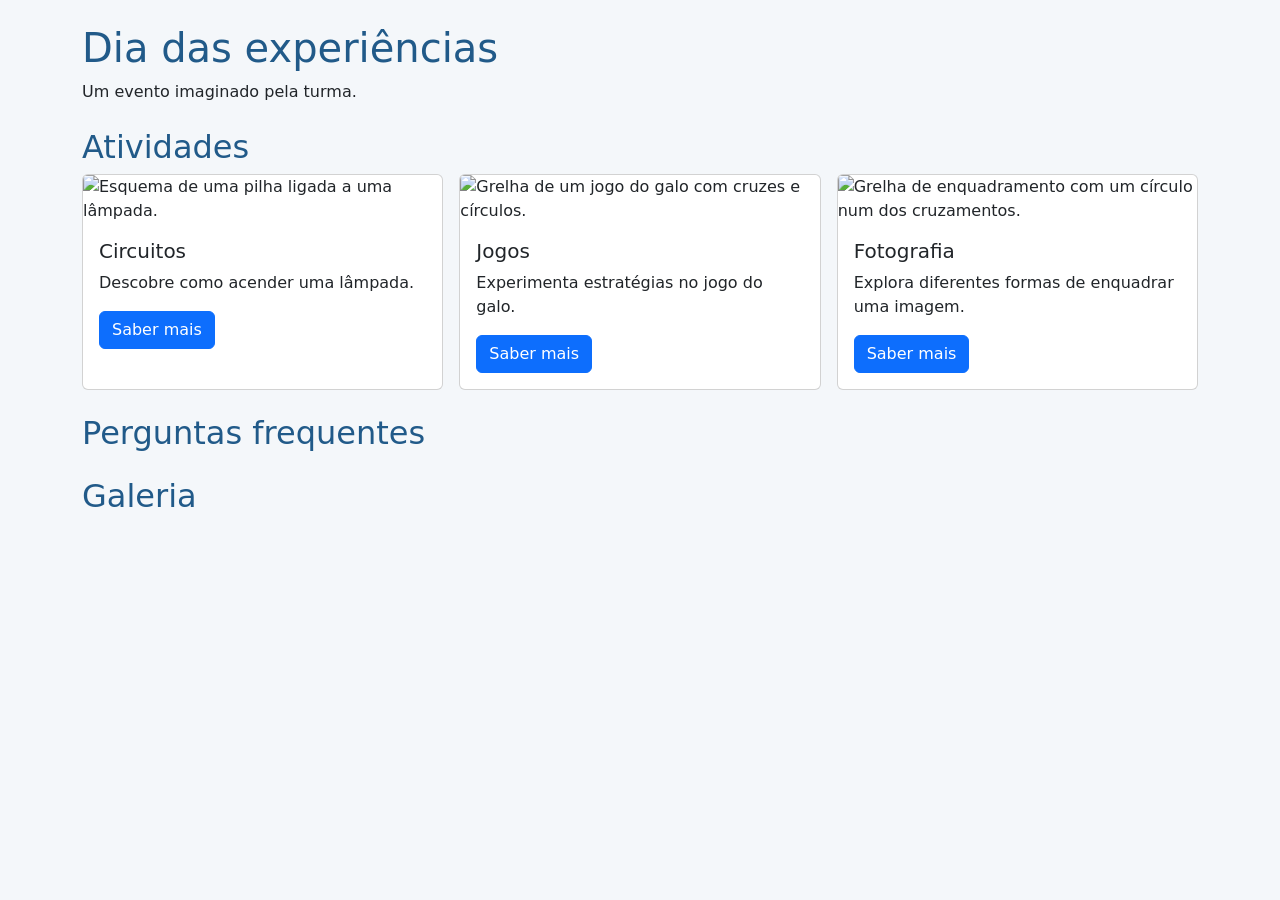
==== evento-escola/index.html @ 581be8df "evento-escola" ====
<!doctype html>
<html lang="pt-PT">
<head>
  <meta charset="utf-8">
  <meta name="viewport" content="width=device-width, initial-scale=1">
  <title>Dia das experiências</title>
<link rel="stylesheet"
  href="https://cdn.jsdelivr.net/npm/bootstrap@5.3.8/dist/css/bootstrap.min.css"
  integrity="sha384-sRIl4kxILFvY47J16cr9ZwB07vP4J8+LH7qKQnuqkuIAvNWLzeN8tE5YBujZqJLB"
  crossorigin="anonymous">
  <link rel="stylesheet" href="estilos.css">
</head>
<body>
<main class="container py-4">
  <header class="mb-4">
    <h1>Dia das experiências</h1>
    <p>Um evento imaginado pela turma.</p>
  </header>
  <section aria-labelledby="tituloAtividades">
    <h2 id="tituloAtividades">Atividades</h2>
    <div class="row g-3">
<div class="col-12 col-md-4">
  <article class="card h-100">
    <img src="imagens/circuito.png" class="card-img-top img-fluid"
         alt="Esquema de uma pilha ligada a uma lâmpada.">
    <div class="card-body">
      <h3 class="card-title h5">Circuitos</h3>
      <p class="card-text">Descobre como acender uma lâmpada.</p>
      <a href="#perguntas" class="btn btn-primary">Saber mais</a>
    </div>
  </article>
</div>
<div class="col-12 col-md-4">
  <article class="card h-100">
    <img src="imagens/jogo.png" class="card-img-top img-fluid"
         alt="Grelha de um jogo do galo com cruzes e círculos.">
    <div class="card-body">
      <h3 class="card-title h5">Jogos</h3>
      <p class="card-text">Experimenta estratégias no jogo do galo.</p>
      <a href="#perguntas" class="btn btn-primary">Saber mais</a>
    </div>
  </article>
</div>
<div class="col-12 col-md-4">
  <article class="card h-100">
    <img src="imagens/enquadramento.png" class="card-img-top img-fluid"
         alt="Grelha de enquadramento com um círculo num dos cruzamentos.">
    <div class="card-body">
      <h3 class="card-title h5">Fotografia</h3>
      <p class="card-text">Explora diferentes formas de enquadrar uma imagem.</p>
      <a href="#perguntas" class="btn btn-primary">Saber mais</a>
    </div>
  </article>
</div>
    </div>
  </section>
  <section id="perguntas" class="mt-4">
    <h2>Perguntas frequentes</h2>
    <!-- O accordion entra aqui na atividade 2. -->
  </section>
  <section id="galeria" class="mt-4">
    <h2>Galeria</h2>
    <!-- O carrossel entra aqui na atividade 3. -->
  </section>
</main>
<!-- O JavaScript do Bootstrap entra aqui na atividade 2. -->
</body>
</html>
---- evento-escola/estilos.css ----
body { background-color: #f4f7fa; }
h1, h2 { color: #215a89; }
#galeria { max-width: 48rem; }
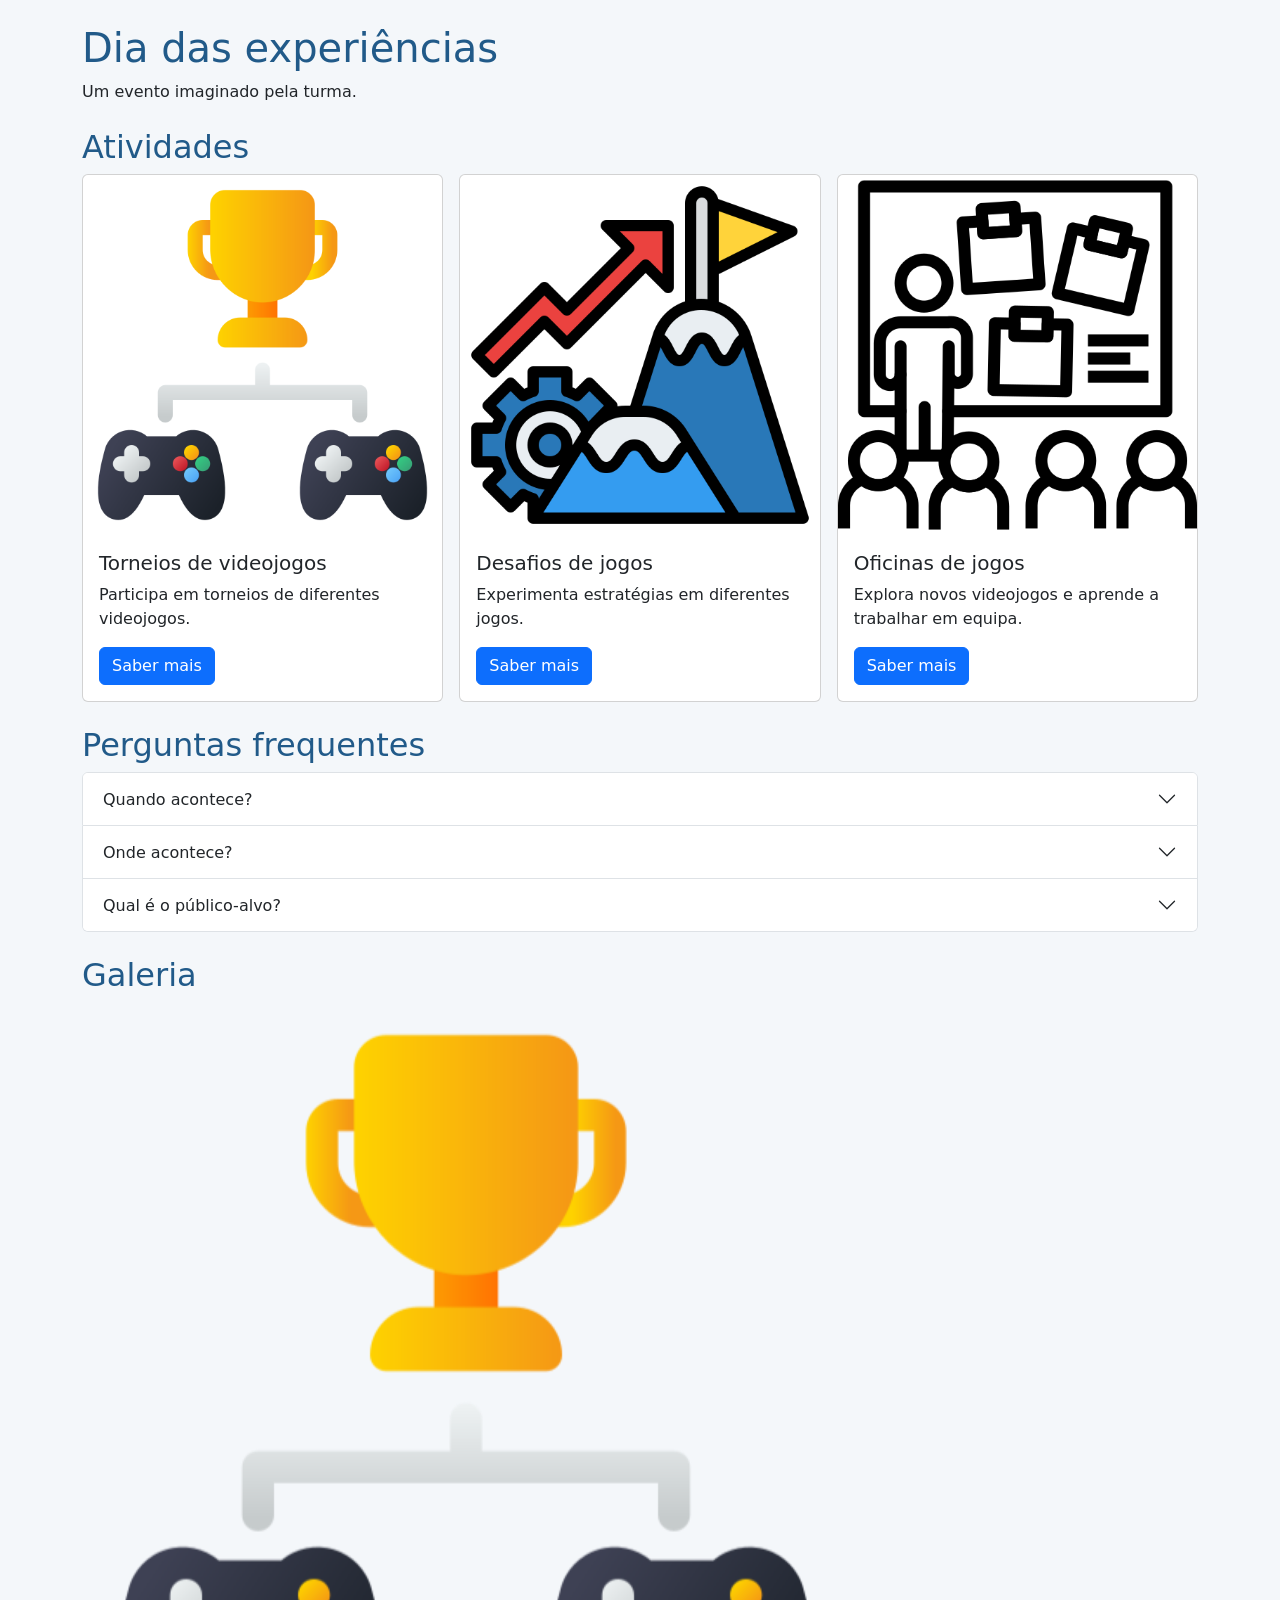
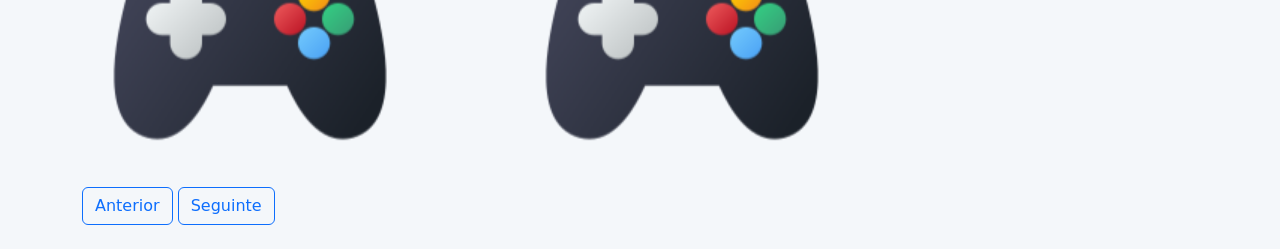
==== commit 05f94bd3: "carrosel" ====
--- a/evento-escola/index.html
+++ b/evento-escola/index.html
@@ -1,68 +1,127 @@
 <!doctype html>
 <html lang="pt-PT">
+
 <head>
   <meta charset="utf-8">
   <meta name="viewport" content="width=device-width, initial-scale=1">
   <title>Dia das experiências</title>
-<link rel="stylesheet"
-  href="https://cdn.jsdelivr.net/npm/bootstrap@5.3.8/dist/css/bootstrap.min.css"
-  integrity="sha384-sRIl4kxILFvY47J16cr9ZwB07vP4J8+LH7qKQnuqkuIAvNWLzeN8tE5YBujZqJLB"
-  crossorigin="anonymous">
+  <link rel="stylesheet" href="https://cdn.jsdelivr.net/npm/bootstrap@5.3.8/dist/css/bootstrap.min.css"
+    integrity="sha384-sRIl4kxILFvY47J16cr9ZwB07vP4J8+LH7qKQnuqkuIAvNWLzeN8tE5YBujZqJLB" crossorigin="anonymous">
   <link rel="stylesheet" href="estilos.css">
 </head>
+
 <body>
-<main class="container py-4">
-  <header class="mb-4">
-    <h1>Dia das experiências</h1>
-    <p>Um evento imaginado pela turma.</p>
-  </header>
-  <section aria-labelledby="tituloAtividades">
-    <h2 id="tituloAtividades">Atividades</h2>
-    <div class="row g-3">
-<div class="col-12 col-md-4">
-  <article class="card h-100">
-    <img src="imagens/circuito.png" class="card-img-top img-fluid"
-         alt="Esquema de uma pilha ligada a uma lâmpada.">
-    <div class="card-body">
-      <h3 class="card-title h5">Circuitos</h3>
-      <p class="card-text">Descobre como acender uma lâmpada.</p>
-      <a href="#perguntas" class="btn btn-primary">Saber mais</a>
+  <main class="container py-4">
+    <header class="mb-4">
+      <h1>Dia das experiências</h1>
+      <p>Um evento imaginado pela turma.</p>
+    </header>
+    <section aria-labelledby="tituloAtividades">
+      <h2 id="tituloAtividades">Atividades</h2>
+      <div class="row g-3">
+        <div class="col-12 col-md-4">
+          <article class="card h-100">
+            <img src="imagens/8028101.png" class="card-img-top img-fluid"
+              alt="Troféu dourado com dois comandos de videojogos em baixo.">
+            <div class="card-body">
+              <h3 class="card-title h5">Torneios de videojogos</h3>
+              <p class="card-text">Participa em torneios de diferentes videojogos.</p>
+              <a href="#perguntas" class="btn btn-primary">Saber mais</a>
+            </div>
+          </article>
+        </div>
+        <div class="col-12 col-md-4">
+          <article class="card h-100">
+            <img src="imagens/4838640.png" class="card-img-top img-fluid"
+              alt="Uma engrenagem, uma seta e duas montanhas com uma bandeira no topo, representando o ciclo de planeamento, construção e teste de um projeto.">
+            <div class="card-body">
+              <h3 class="card-title h5">Desafios de jogos</h3>
+              <p class="card-text">Experimenta estratégias em diferentes jogos.</p>
+              <a href="#perguntas" class="btn btn-primary">Saber mais</a>
+            </div>
+          </article>
+        </div>
+        <div class="col-12 col-md-4">
+          <article class="card h-100">
+            <img src="imagens/2117039.png" class="card-img-top img-fluid"
+              alt="Um grupo de pessoas a trabalhar em conjunto, representando o trabalho em equipa.">
+            <div class="card-body">
+              <h3 class="card-title h5">Oficinas de jogos</h3>
+              <p class="card-text">Explora novos videojogos e aprende a trabalhar em equipa.</p>
+              <a href="#perguntas" class="btn btn-primary">Saber mais</a>
+            </div>
+          </article>
+        </div>
+      </div>
+    </section>
+    <section id="perguntas" class="mt-4">
+      <h2>Perguntas frequentes</h2>
+      <div class="accordion" id="faqEvento">
+        <div class="accordion-item">
+          <h3 class="accordion-header">
+            <button class="accordion-button collapsed" type="button" data-bs-toggle="collapse" data-bs-target="#quando"
+              aria-expanded="false" aria-controls="quando">
+              Quando acontece?
+            </button>
+          </h3>
+          <div id="quando" class="accordion-collapse collapse" data-bs-parent="#faqEvento">
+            <div class="accordion-body">Terça-feira, ás 14:30, Quarta-feira, ás 15:00 e Quinta-feira, ás 14:30</div>
+          </div>
+        </div>
+        <div class="accordion-item">
+          <h3 class="accordion-header">
+            <button class="accordion-button collapsed" type="button" data-bs-toggle="collapse" data-bs-target="#onde"
+              aria-expanded="false" aria-controls="onde">
+              Onde acontece?
+            </button>
+          </h3>
+          <div id="onde" class="accordion-collapse collapse" data-bs-parent="#faqEvento">
+            <div class="accordion-body">Sala de aula 101</div>
+          </div>
+        </div>
+        <div class="accordion-item">
+          <h3 class="accordion-header">
+            <button class="accordion-button collapsed" type="button" data-bs-toggle="collapse" data-bs-target="#publico"
+              aria-expanded="false" aria-controls="publico">
+              Qual é o público-alvo?
+            </button>
+          </h3>
+          <div id="publico" class="accordion-collapse collapse" data-bs-parent="#faqEvento">
+            <div class="accordion-body">Alunos do 10º e 11º anos</div>
+          </div>
+        </div>
+      </div>
+    </section>
+    <section id="galeria" class="mt-4">
+      <h2>Galeria</h2>
+<div id="galeriaEvento" class="carousel slide" data-bs-interval="false"
+     role="region" aria-label="Galeria do evento">
+  <div class="carousel-inner">
+    <div class="carousel-item active">
+      <img src="imagens/8028101.png" class="d-block w-100 img-fluid"
+           alt="Troféu dourado com dois comandos de videojogos em baixo.">
     </div>
-  </article>
+    <div class="carousel-item">
+      <img src="imagens/4838640.png" class="d-block w-100 img-fluid"
+           alt="Uma engrenagem, uma seta e duas montanhas com uma bandeira no topo, representando o ciclo de planeamento, construção e teste de um projeto.">
+    </div>
+    <div class="carousel-item">
+      <img src="imagens/2117039.png" class="d-block w-100 img-fluid"
+           alt="Um grupo de pessoas a trabalhar em conjunto, representando o trabalho em equipa.">
+    </div>
+  </div>
+  <div class="mt-3">
+    <button class="btn btn-outline-primary" type="button"
+            data-bs-target="#galeriaEvento" data-bs-slide="prev">Anterior</button>
+    <button class="btn btn-outline-primary" type="button"
+            data-bs-target="#galeriaEvento" data-bs-slide="next">Seguinte</button>
+  </div>
 </div>
-<div class="col-12 col-md-4">
-  <article class="card h-100">
-    <img src="imagens/jogo.png" class="card-img-top img-fluid"
-         alt="Grelha de um jogo do galo com cruzes e círculos.">
-    <div class="card-body">
-      <h3 class="card-title h5">Jogos</h3>
-      <p class="card-text">Experimenta estratégias no jogo do galo.</p>
-      <a href="#perguntas" class="btn btn-primary">Saber mais</a>
-    </div>
-  </article>
-</div>
-<div class="col-12 col-md-4">
-  <article class="card h-100">
-    <img src="imagens/enquadramento.png" class="card-img-top img-fluid"
-         alt="Grelha de enquadramento com um círculo num dos cruzamentos.">
-    <div class="card-body">
-      <h3 class="card-title h5">Fotografia</h3>
-      <p class="card-text">Explora diferentes formas de enquadrar uma imagem.</p>
-      <a href="#perguntas" class="btn btn-primary">Saber mais</a>
-    </div>
-  </article>
-</div>
-    </div>
-  </section>
-  <section id="perguntas" class="mt-4">
-    <h2>Perguntas frequentes</h2>
-    <!-- O accordion entra aqui na atividade 2. -->
-  </section>
-  <section id="galeria" class="mt-4">
-    <h2>Galeria</h2>
-    <!-- O carrossel entra aqui na atividade 3. -->
-  </section>
-</main>
-<!-- O JavaScript do Bootstrap entra aqui na atividade 2. -->
+    </section>
+  </main>
+  <script src="https://cdn.jsdelivr.net/npm/bootstrap@5.3.8/dist/js/bootstrap.bundle.min.js"
+    integrity="sha384-FKyoEForCGlyvwx9Hj09JcYn3nv7wiPVlz7YYwJrWVcXK/BmnVDxM+D2scQbITxI"
+    crossorigin="anonymous"></script>
 </body>
+
 </html>
